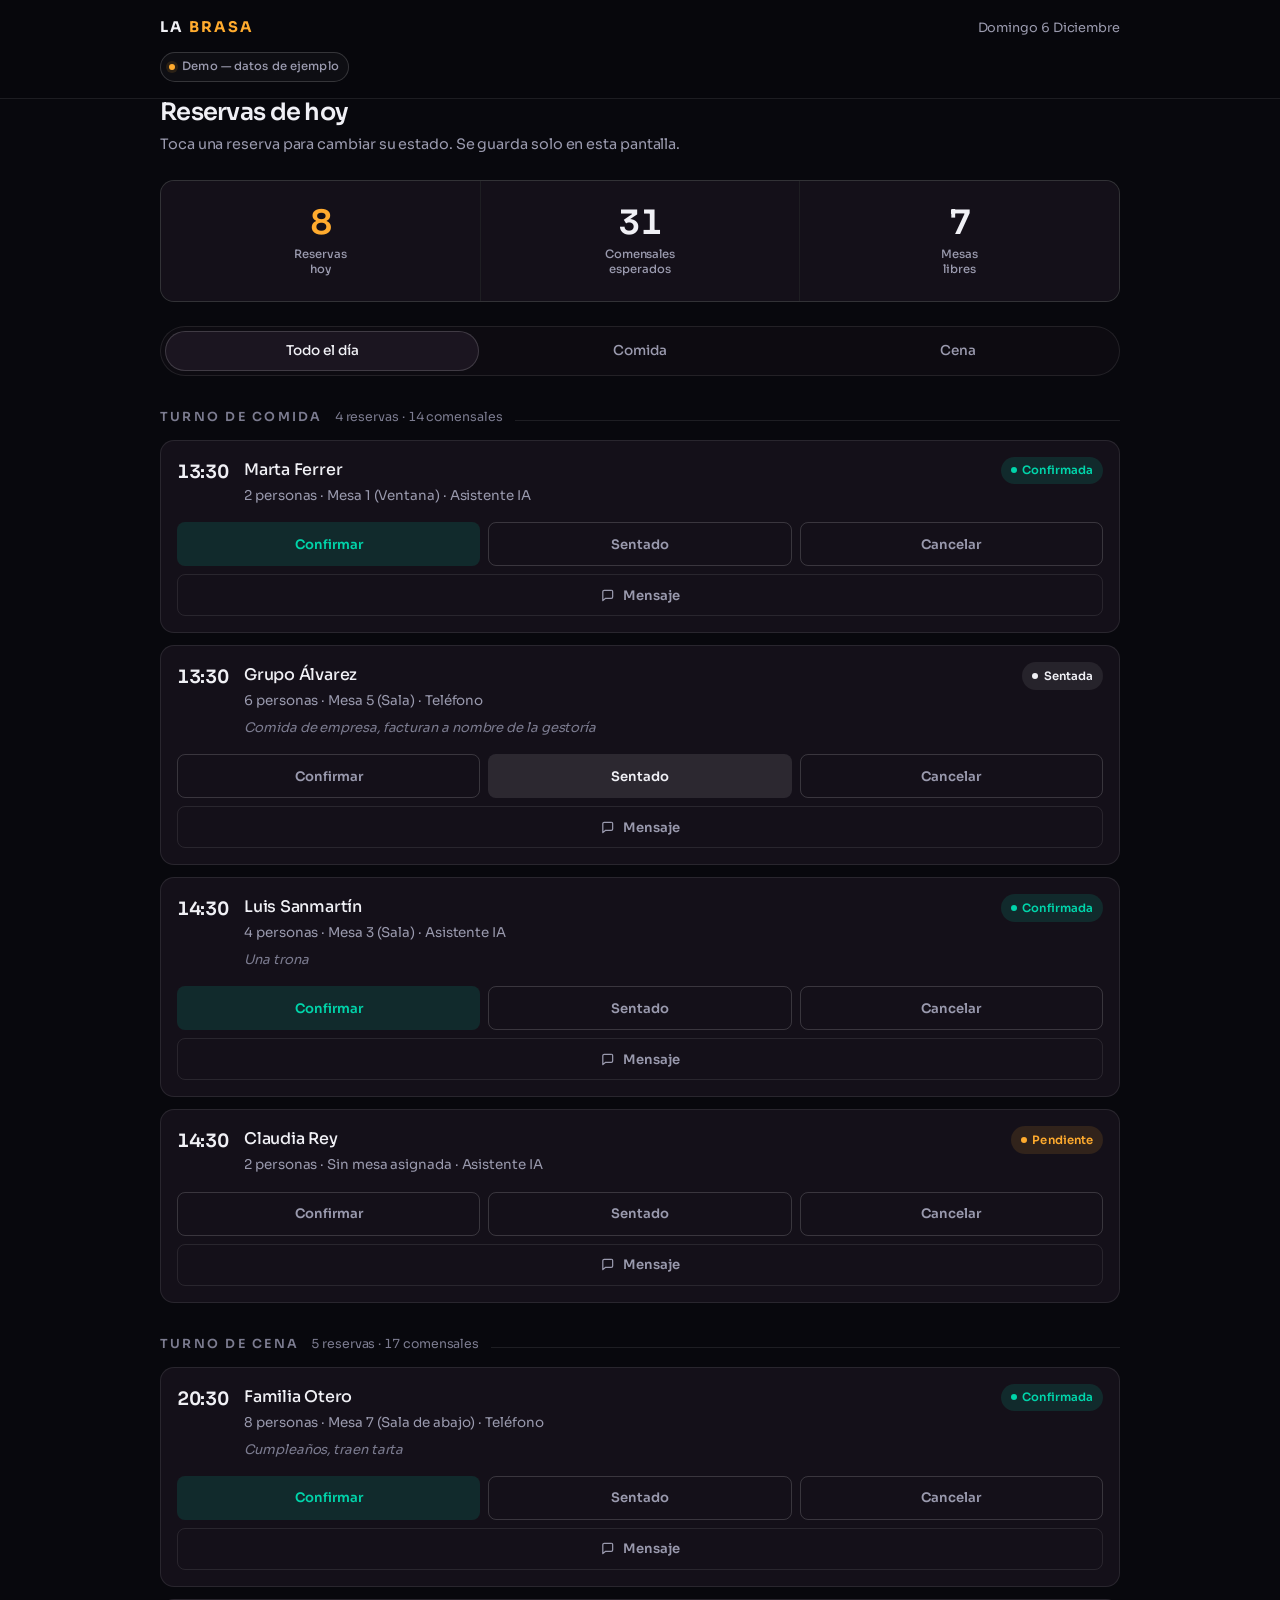
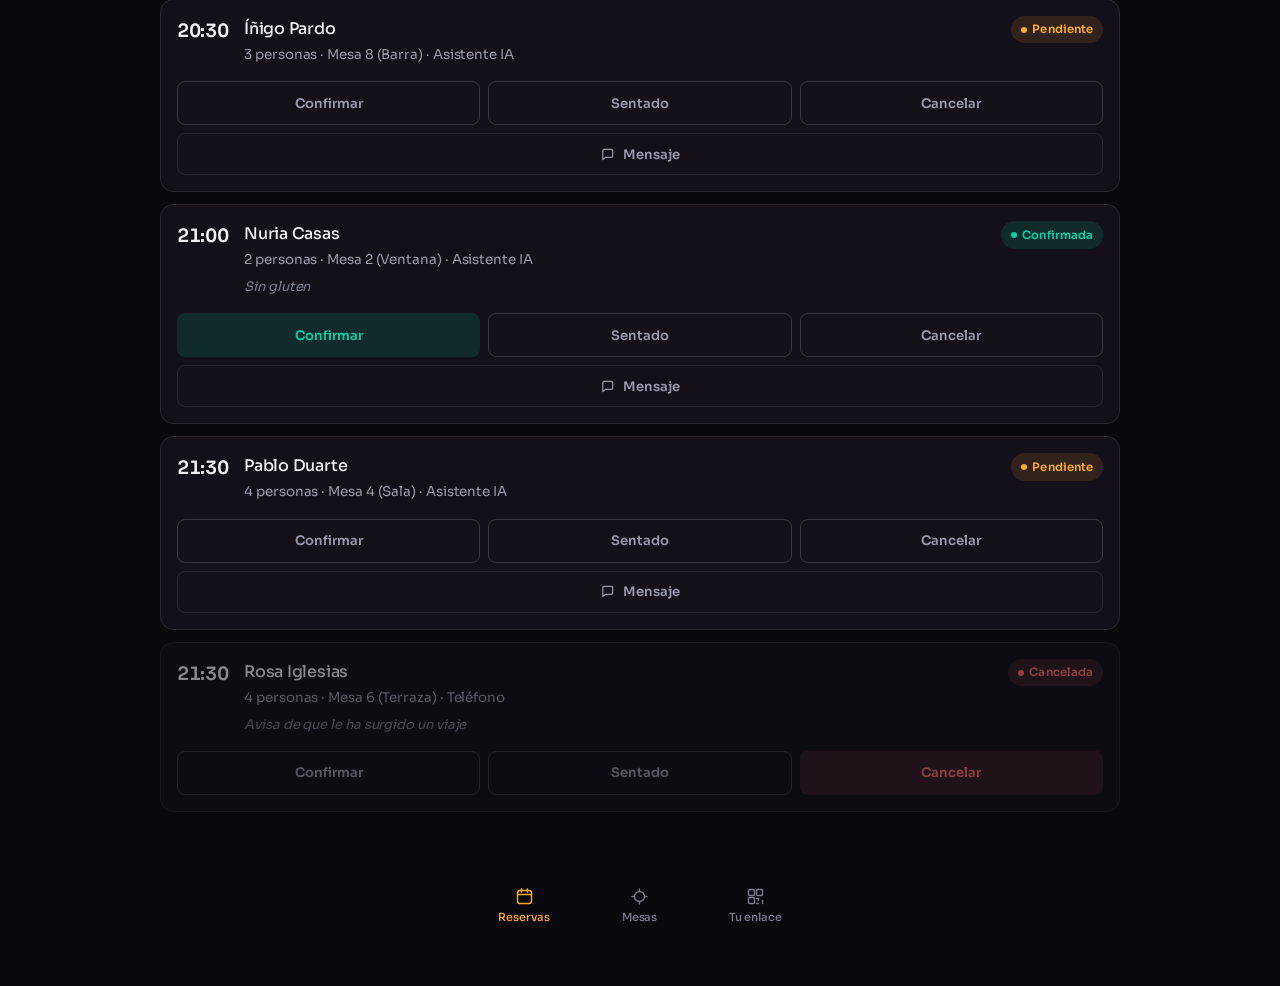
==== panel.html @ fe79602b "feat: página de reserva independiente y QR en el panel (#4) La vía "reservar sin tocar la web del re" ====
<!DOCTYPE html>
<html lang="es">
<head>
<meta charset="utf-8">
<meta name="viewport" content="width=device-width, initial-scale=1, viewport-fit=cover">
<title>Panel · Restaurante La Brasa (demo WhiteMoon)</title>
<meta name="description" content="Panel del dueño de un restaurante: reservas del día por turnos y gestión de mesas. Demo de WhiteMoon con datos de ejemplo.">
<meta name="robots" content="noindex, nofollow">
<meta name="theme-color" content="#08080d">
<link rel="preconnect" href="https://fonts.googleapis.com">
<link rel="preconnect" href="https://fonts.gstatic.com" crossorigin>
<link href="https://fonts.googleapis.com/css2?family=Sora:wght@300;400;500;600;700&display=swap" rel="stylesheet">
<link rel="stylesheet" href="assets/css/base.css">
<link rel="stylesheet" href="assets/css/panel.css">
</head>
<body>

<a class="skip" href="#main">Saltar al contenido</a>

<header class="p-head">
  <div class="p-wrap">
    <div class="p-head__row">
      <span class="p-head__mark">La <em>Brasa</em></span>
      <span class="p-head__date tnum" id="hoyFecha"></span>
    </div>
    <span class="demo-tag">Demo — datos de ejemplo</span>
  </div>
</header>

<main id="main" class="p-wrap">

  <!-- Reservas ---------------------------------------------------------- -->
  <section class="view" id="v-reservas" aria-labelledby="t-reservas">
    <h1 id="t-reservas">Reservas de hoy</h1>
    <p class="view__lead">Toca una reserva para cambiar su estado. Se guarda solo en esta pantalla.</p>

    <div class="kpis">
      <div class="kpi">
        <span class="kpi__n" id="kpiReservas">0</span>
        <span class="kpi__l">Reservas<br>hoy</span>
      </div>
      <div class="kpi">
        <span class="kpi__n" id="kpiComensales">0</span>
        <span class="kpi__l">Comensales<br>esperados</span>
      </div>
      <div class="kpi">
        <span class="kpi__n" id="kpiMesas">0</span>
        <span class="kpi__l">Mesas<br>libres</span>
      </div>
    </div>

    <div class="seg" id="filtros" role="group" aria-label="Filtrar por turno">
      <button type="button" data-turno="todo" aria-pressed="true">Todo el día</button>
      <button type="button" data-turno="comida" aria-pressed="false">Comida</button>
      <button type="button" data-turno="cena" aria-pressed="false">Cena</button>
    </div>

    <div id="listaReservas"></div>
  </section>

  <!-- Mesas -------------------------------------------------------------- -->
  <section class="view" id="v-mesas" aria-labelledby="t-mesas" hidden>
    <h1 id="t-mesas">Mesas</h1>
    <p class="view__lead">Las mesas en ámbar están ocupadas ahora mismo.</p>

    <div id="listaMesas"></div>

    <button class="add-toggle" type="button" id="addToggle" aria-expanded="false" aria-controls="addForm">
      <svg width="15" height="15" viewBox="0 0 15 15" fill="none" aria-hidden="true">
        <path d="M7.5 2v11M2 7.5h11" stroke="currentColor" stroke-width="1.6" stroke-linecap="round"/>
      </svg>
      Añadir mesa
    </button>

    <form class="mesa-form" id="addForm" hidden>
      <div class="mesa-form__grid">
        <div class="field">
          <label for="addZona">Zona</label>
          <select id="addZona">
            <option>Sala</option>
            <option>Ventana</option>
            <option>Terraza</option>
            <option>Sala de abajo</option>
            <option>Barra</option>
          </select>
        </div>
        <div class="field">
          <label for="addCap">Capacidad</label>
          <input id="addCap" type="number" min="1" max="20" step="1" value="4" inputmode="numeric">
        </div>
      </div>
      <div class="mesa-form__row">
        <button class="btn btn--ember" type="submit">Guardar mesa</button>
        <button class="btn btn--ghost" type="button" id="addCancel">Cancelar</button>
      </div>
    </form>
  </section>

  <!-- Enlace de reservas -------------------------------------------------- -->
  <section class="view" id="v-enlace" aria-labelledby="t-enlace" hidden>
    <h1 id="t-enlace">Tu enlace de reservas</h1>
    <p class="view__lead">
      Pon este QR en las mesas, la carta o la puerta; o el enlace en tu bio de
      Instagram, Google y WhatsApp. Sin tocar tu web.
    </p>

    <figure class="qr">
      <div class="qr__lienzo" id="qrLienzo"></div>
      <figcaption class="qr__pie">Apunta a tu página de reservas</figcaption>
    </figure>

    <div class="enlace">
      <span class="enlace__url" id="urlReserva"></span>
      <button class="btn btn--ember" type="button" id="btnCopiarUrl">Copiar</button>
    </div>

    <div class="enlace__acciones">
      <a class="btn btn--ghost" href="reserva.html" target="_blank" rel="noopener">Abrir la página de reservas</a>
      <a class="btn btn--ghost" href="index.html">Ver la web del restaurante</a>
    </div>
  </section>

</main>

<nav class="tabbar" aria-label="Secciones del panel">
  <a href="#v-reservas" data-view="v-reservas" aria-current="page">
    <svg width="19" height="19" viewBox="0 0 19 19" fill="none" aria-hidden="true">
      <rect x="2.5" y="3.5" width="14" height="13" rx="2.5" stroke="currentColor" stroke-width="1.4"/>
      <path d="M2.5 7.5h14M6.5 2v3M12.5 2v3" stroke="currentColor" stroke-width="1.4" stroke-linecap="round"/>
    </svg>
    Reservas
  </a>
  <a href="#v-mesas" data-view="v-mesas">
    <svg width="19" height="19" viewBox="0 0 19 19" fill="none" aria-hidden="true">
      <circle cx="9.5" cy="9.5" r="5" stroke="currentColor" stroke-width="1.4"/>
      <path d="M9.5 2v2.5M9.5 14.5V17M2 9.5h2.5M14.5 9.5H17" stroke="currentColor" stroke-width="1.4" stroke-linecap="round"/>
    </svg>
    Mesas
  </a>
  <a href="#v-enlace" data-view="v-enlace" aria-label="Tu enlace de reservas">
    <svg width="19" height="19" viewBox="0 0 19 19" fill="none" aria-hidden="true">
      <rect x="2.5" y="2.5" width="6" height="6" rx="1.2" stroke="currentColor" stroke-width="1.4"/>
      <rect x="2.5" y="10.5" width="6" height="6" rx="1.2" stroke="currentColor" stroke-width="1.4"/>
      <rect x="10.5" y="2.5" width="6" height="6" rx="1.2" stroke="currentColor" stroke-width="1.4"/>
      <path d="M10.5 11.5h2v2m4 0v3m-6 0h2" stroke="currentColor" stroke-width="1.4" stroke-linecap="round"/>
    </svg>
    Tu enlace
  </a>
</nav>

<!-- Mensaje para el cliente ------------------------------------------------ -->

<div class="sheet-back" id="sheetBack" hidden></div>

<section class="sheet" id="sheet" role="dialog" aria-modal="true" aria-labelledby="sheetTitle" hidden>
  <header class="sheet__head">
    <div>
      <p class="sheet__title" id="sheetTitle">Mensaje para el cliente</p>
      <p class="sheet__sub" id="sheetSub"></p>
    </div>
    <button class="icon-btn" type="button" id="sheetClose" aria-label="Cerrar el mensaje">
      <svg width="16" height="16" viewBox="0 0 16 16" fill="none" aria-hidden="true">
        <path d="M3.5 3.5l9 9m0-9l-9 9" stroke="currentColor" stroke-width="1.6" stroke-linecap="round"/>
      </svg>
    </button>
  </header>

  <div class="sheet__body">
    <div class="seg" id="plantillas" role="group" aria-label="Plantilla del mensaje">
      <button type="button" data-tpl="confirmacion" aria-pressed="true">Confirmación</button>
      <button type="button" data-tpl="recordatorio" aria-pressed="false">Recordatorio</button>
    </div>

    <label class="sr-only" for="sheetTexto">Texto del mensaje</label>
    <textarea class="sheet__texto" id="sheetTexto" rows="7" spellcheck="true"></textarea>

    <p class="sheet__nota">
      Puedes editarlo antes de mandarlo. Demo: no se envía nada solo, se abre
      WhatsApp o el correo con el texto puesto.
    </p>
  </div>

  <footer class="sheet__foot">
    <button class="btn btn--ghost" type="button" id="btnCopiar">Copiar</button>
    <button class="btn btn--ghost" type="button" id="btnMail">Email</button>
    <button class="btn btn--ember" type="button" id="btnWa">WhatsApp</button>
  </footer>
</section>

<div class="toast" id="toast" role="status" aria-live="polite"></div>

<script src="assets/js/qr.js"></script>
<script src="assets/js/panel.js"></script>
</body>
</html>
---- assets/css/base.css ----
/* ==========================================================================
   La Brasa · DEMO WhiteMoon — tokens y base compartida
   ========================================================================== */

:root {
  /* Superficies — negro WhiteMoon con calor de brasa en las capas altas */
  --bg: #08080d;
  --bg-2: #0d0b11;
  --surface: #141019;
  --surface-2: #1b1520;
  --line: rgba(255, 255, 255, .09);
  --line-strong: rgba(255, 255, 255, .16);

  /* Acento cálido: brasa */
  --ember: #ffab2e;
  --ember-deep: #ff6f1f;
  --ember-ink: #1a1205;
  --ember-soft: rgba(255, 171, 46, .12);

  /* Estados */
  --ok: #00d4aa;
  --ok-soft: rgba(0, 212, 170, .13);
  --warn: #ffc96b;
  --danger: #ff6b6b;
  --danger-soft: rgba(255, 107, 107, .13);

  /* Texto */
  --text: #f0f0f5;
  --muted: #9a9aae;
  --muted-2: #7c7c90;

  /* Tipografía */
  --font: 'Sora', system-ui, -apple-system, 'Segoe UI', sans-serif;

  /* Ritmo */
  --s1: .25rem;
  --s2: .5rem;
  --s3: .75rem;
  --s4: 1rem;
  --s5: 1.5rem;
  --s6: 2rem;
  --s7: 3rem;
  --s8: 4.5rem;
  --s9: 7rem;

  --r-sm: 8px;
  --r-md: 14px;
  --r-lg: 22px;
  --r-pill: 999px;

  /* Capas */
  --z-sticky: 20;
  --z-nav: 30;
  --z-widget: 40;
  --z-sheet: 50;
  --z-toast: 60;

  /* Motion */
  --ease-out: cubic-bezier(.16, 1, .3, 1);
  --fast: 160ms;
  --mid: 260ms;
}

*,
*::before,
*::after { box-sizing: border-box; }

html {
  -webkit-text-size-adjust: 100%;
  scroll-behavior: smooth;
}

body {
  margin: 0;
  background: var(--bg);
  color: var(--text);
  font-family: var(--font);
  font-size: 16px;
  font-weight: 400;
  line-height: 1.6;
  letter-spacing: -.005em;
  -webkit-font-smoothing: antialiased;
  text-rendering: optimizeLegibility;
}

h1, h2, h3, h4 {
  margin: 0;
  font-weight: 600;
  line-height: 1.1;
  letter-spacing: -.03em;
  text-wrap: balance;
}

p { margin: 0; text-wrap: pretty; }

a { color: inherit; }

button,
input,
select,
textarea {
  font: inherit;
  color: inherit;
}

button {
  cursor: pointer;
  touch-action: manipulation;
}

ul, ol { margin: 0; padding: 0; list-style: none; }

:focus-visible {
  outline: 2px solid var(--ember);
  outline-offset: 3px;
  border-radius: 4px;
}

::selection {
  background: var(--ember);
  color: var(--ember-ink);
}

/* Utilidades ------------------------------------------------------------- */

.wrap {
  width: min(100% - 2.5rem, 1120px);
  margin-inline: auto;
}

.skip {
  position: absolute;
  left: -9999px;
  top: 0;
  z-index: 100;
  padding: .7rem 1.1rem;
  background: var(--ember);
  color: var(--ember-ink);
  font-weight: 600;
  border-radius: 0 0 var(--r-sm) 0;
}
.skip:focus { left: 0; }

.sr-only {
  position: absolute;
  width: 1px; height: 1px;
  padding: 0; margin: -1px;
  overflow: hidden;
  clip: rect(0 0 0 0);
  white-space: nowrap;
  border: 0;
}

.tnum { font-variant-numeric: tabular-nums; }

/* Sello de demo ---------------------------------------------------------- */

.demo-tag {
  display: inline-flex;
  align-items: center;
  gap: .45rem;
  padding: .3rem .6rem .3rem .5rem;
  border: 1px solid var(--line-strong);
  border-radius: var(--r-pill);
  background: rgba(255, 255, 255, .03);
  color: var(--muted);
  font-size: .72rem;
  font-weight: 500;
  letter-spacing: .01em;
  white-space: nowrap;
}

.demo-tag::before {
  content: "";
  width: 6px;
  height: 6px;
  border-radius: 50%;
  background: var(--ember);
  box-shadow: 0 0 0 3px var(--ember-soft);
}

/* Botones ---------------------------------------------------------------- */

.btn {
  display: inline-flex;
  align-items: center;
  justify-content: center;
  gap: .5rem;
  min-height: 46px;
  padding: .7rem 1.25rem;
  border: 1px solid transparent;
  border-radius: var(--r-pill);
  background: none;
  font-size: .95rem;
  font-weight: 600;
  letter-spacing: -.01em;
  text-decoration: none;
  transition: background var(--fast) var(--ease-out),
              border-color var(--fast) var(--ease-out),
              color var(--fast) var(--ease-out),
              transform var(--fast) var(--ease-out);
}

.btn:active { transform: scale(.97); }

.btn--ember {
  background: var(--ember);
  color: var(--ember-ink);
}
.btn--ember:hover { background: #ffbe5c; }

.btn--ghost {
  border-color: var(--line-strong);
  color: var(--text);
}
.btn--ghost:hover {
  border-color: var(--ember);
  color: var(--ember);
}

@media (prefers-reduced-motion: reduce) {
  html { scroll-behavior: auto; }
  *,
  *::before,
  *::after {
    animation-duration: .001ms !important;
    animation-iteration-count: 1 !important;
    transition-duration: .001ms !important;
  }
}
---- assets/css/panel.css ----
/* ==========================================================================
   La Brasa · panel del dueño (mobile-first)
   ========================================================================== */

body {
  padding-bottom: calc(76px + env(safe-area-inset-bottom));
  background: var(--bg);
}

.p-wrap {
  width: min(100% - 1.75rem, 720px);
  margin-inline: auto;
}

/* Cabecera --------------------------------------------------------------- */

.p-head {
  position: sticky;
  top: 0;
  z-index: var(--z-sticky);
  padding: calc(var(--s4) + env(safe-area-inset-top)) 0 var(--s4);
  background: rgba(8, 8, 13, .9);
  backdrop-filter: blur(14px);
  border-bottom: 1px solid var(--line);
}

.p-head__row {
  display: flex;
  align-items: center;
  gap: var(--s3);
}

.p-head__mark {
  font-size: .92rem;
  font-weight: 700;
  letter-spacing: .14em;
  text-transform: uppercase;
}

.p-head__mark em { font-style: normal; color: var(--ember); }

.p-head__date {
  margin-left: auto;
  color: var(--muted);
  font-size: .8rem;
  text-transform: capitalize;
}

.p-head .demo-tag { margin-top: var(--s3); }

/* Cuadro de mando -------------------------------------------------------- */

.kpis {
  display: grid;
  grid-template-columns: repeat(3, 1fr);
  gap: 1px;
  margin: var(--s5) 0;
  border: 1px solid var(--line);
  border-radius: var(--r-md);
  background: var(--line);
  overflow: hidden;
}

.kpi {
  padding: var(--s4) var(--s3);
  background: var(--surface);
  text-align: center;
}

.kpi__n {
  display: block;
  font-size: clamp(1.6rem, 7vw, 2.1rem);
  font-weight: 600;
  letter-spacing: -.04em;
  line-height: 1.1;
  font-variant-numeric: tabular-nums;
}

.kpi:first-child .kpi__n { color: var(--ember); }

.kpi__l {
  display: block;
  margin-top: .3rem;
  color: var(--muted);
  font-size: .72rem;
  font-weight: 500;
  line-height: 1.3;
}

/* Filtros de turno ------------------------------------------------------- */

.seg {
  display: flex;
  gap: 4px;
  padding: 4px;
  border: 1px solid var(--line);
  border-radius: var(--r-pill);
  background: var(--bg-2);
}

.seg button {
  flex: 1;
  min-height: 40px;
  border: none;
  border-radius: var(--r-pill);
  background: transparent;
  color: var(--muted);
  font-size: .85rem;
  font-weight: 500;
  transition: background var(--fast) var(--ease-out), color var(--fast) var(--ease-out);
}

.seg button[aria-pressed="true"] {
  background: var(--surface-2);
  color: var(--text);
  box-shadow: inset 0 0 0 1px var(--line-strong);
}

/* Listado de reservas ---------------------------------------------------- */

.turno-h {
  display: flex;
  align-items: baseline;
  gap: var(--s3);
  margin: var(--s6) 0 var(--s3);
}

.turno-h h2 {
  font-size: .78rem;
  font-weight: 600;
  letter-spacing: .18em;
  text-transform: uppercase;
  color: var(--muted-2);
}

.turno-h span {
  color: var(--muted-2);
  font-size: .78rem;
  font-variant-numeric: tabular-nums;
}

.turno-h::after {
  content: "";
  flex: 1;
  height: 1px;
  background: var(--line);
}

/* En pantallas estrechas el título y el recuento se reparten la línea */
@media (max-width: 560px) {
  .turno-h { justify-content: space-between; }
  .turno-h h2 { font-size: .72rem; letter-spacing: .12em; white-space: nowrap; }
  .turno-h span { font-size: .72rem; white-space: nowrap; }
  .turno-h::after { display: none; }
}

.res {
  padding: var(--s4);
  border: 1px solid var(--line);
  border-radius: var(--r-md);
  background: var(--surface);
}

.res + .res { margin-top: var(--s3); }

.res.is-cancelada { opacity: .55; }

.res__top {
  display: flex;
  align-items: flex-start;
  gap: var(--s4);
}

.res__hora {
  flex: 0 0 auto;
  font-size: 1.15rem;
  font-weight: 600;
  letter-spacing: -.02em;
  font-variant-numeric: tabular-nums;
}

.res__who { flex: 1; min-width: 0; }

.res__nombre {
  font-size: 1rem;
  font-weight: 500;
  letter-spacing: -.015em;
}

.res__meta {
  margin-top: .15rem;
  color: var(--muted);
  font-size: .84rem;
}

.res__nota {
  margin-top: .35rem;
  color: var(--muted-2);
  font-size: .82rem;
  font-style: italic;
}

.badge {
  flex: 0 0 auto;
  display: inline-flex;
  align-items: center;
  gap: .35rem;
  padding: .28rem .6rem;
  border-radius: var(--r-pill);
  font-size: .72rem;
  font-weight: 600;
  letter-spacing: .01em;
  white-space: nowrap;
}

.badge::before {
  content: "";
  width: 6px;
  height: 6px;
  border-radius: 50%;
  background: currentColor;
}

.badge--pendiente  { background: var(--ember-soft); color: var(--ember); }
.badge--confirmada { background: var(--ok-soft);    color: var(--ok); }
.badge--sentada    { background: rgba(255,255,255,.08); color: var(--text); }
.badge--cancelada  { background: var(--danger-soft); color: var(--danger); }

.res__acciones {
  display: flex;
  gap: var(--s2);
  margin-top: var(--s4);
}

.act {
  flex: 1;
  min-height: 44px;
  padding: .5rem .4rem;
  border: 1px solid var(--line-strong);
  border-radius: var(--r-sm);
  background: transparent;
  color: var(--muted);
  font-size: .82rem;
  font-weight: 600;
  transition: background var(--fast) var(--ease-out), color var(--fast) var(--ease-out), border-color var(--fast) var(--ease-out);
}

.act:hover { color: var(--text); border-color: var(--line-strong); }
.act:active { transform: scale(.97); }

.act[aria-pressed="true"] {
  border-color: transparent;
  cursor: default;
}

.act--ok[aria-pressed="true"]     { background: var(--ok-soft);     color: var(--ok); }
.act--sent[aria-pressed="true"]   { background: rgba(255,255,255,.1); color: var(--text); }
.act--no[aria-pressed="true"]     { background: var(--danger-soft); color: var(--danger); }

.act--ok:hover:not([aria-pressed="true"])   { color: var(--ok);     border-color: var(--ok); }
.act--sent:hover:not([aria-pressed="true"]) { color: var(--text);   border-color: var(--line-strong); }
.act--no:hover:not([aria-pressed="true"])   { color: var(--danger); border-color: var(--danger); }

.res__msg {
  display: flex;
  align-items: center;
  justify-content: center;
  gap: .45rem;
  width: 100%;
  min-height: 42px;
  margin-top: var(--s2);
  border: 1px solid var(--line);
  border-radius: var(--r-sm);
  background: transparent;
  color: var(--muted);
  font-size: .82rem;
  font-weight: 600;
  transition: color var(--fast) var(--ease-out), border-color var(--fast) var(--ease-out);
}

.res__msg:hover { color: var(--ember); border-color: var(--ember); }
.res__msg:active { transform: scale(.99); }

.vacio {
  padding: var(--s6) var(--s4);
  border: 1px dashed var(--line-strong);
  border-radius: var(--r-md);
  color: var(--muted-2);
  font-size: .9rem;
  text-align: center;
}

/* Mesas ------------------------------------------------------------------ */

.mesa {
  display: flex;
  align-items: center;
  gap: var(--s4);
  padding: var(--s4);
  border: 1px solid var(--line);
  border-radius: var(--r-md);
  background: var(--surface);
}

.mesa + .mesa { margin-top: var(--s2); }

.mesa__id {
  display: grid;
  place-items: center;
  flex: 0 0 auto;
  width: 42px;
  height: 42px;
  border: 1px solid var(--line-strong);
  border-radius: var(--r-sm);
  font-size: .9rem;
  font-weight: 600;
  font-variant-numeric: tabular-nums;
}

.mesa.is-ocupada .mesa__id {
  border-color: transparent;
  background: var(--ember);
  color: var(--ember-ink);
}

.mesa__info { flex: 1; min-width: 0; }

.mesa__zona {
  font-size: .95rem;
  font-weight: 500;
}

.mesa__cap {
  margin-top: .1rem;
  color: var(--muted);
  font-size: .82rem;
}

.mesa__tools {
  display: flex;
  gap: var(--s2);
}

.icon-btn {
  display: grid;
  place-items: center;
  width: 44px;
  height: 44px;
  border: 1px solid var(--line);
  border-radius: var(--r-sm);
  background: transparent;
  color: var(--muted);
  transition: color var(--fast) var(--ease-out), border-color var(--fast) var(--ease-out);
}

.icon-btn:hover { color: var(--text); border-color: var(--line-strong); }
.icon-btn--no:hover { color: var(--danger); border-color: var(--danger); }

/* Formulario de mesa */

.mesa-form {
  display: grid;
  gap: var(--s3);
  padding: var(--s4);
  border: 1px solid var(--line-strong);
  border-radius: var(--r-md);
  background: var(--bg-2);
}

.mesa-form.is-inline { margin-top: var(--s2); }

.mesa-form__grid {
  display: grid;
  grid-template-columns: 1fr 1fr;
  gap: var(--s3);
}

.field { display: grid; gap: .3rem; }

.field label {
  color: var(--muted);
  font-size: .75rem;
  font-weight: 500;
  letter-spacing: .02em;
}

.field input,
.field select {
  min-height: 44px;
  padding: .5rem .7rem;
  border: 1px solid var(--line-strong);
  border-radius: var(--r-sm);
  background: var(--surface);
  font-size: 1rem;
}

.field input:focus,
.field select:focus { outline: none; border-color: var(--ember); }

.mesa-form__row {
  display: flex;
  gap: var(--s2);
}

.mesa-form__row .btn { flex: 1; min-height: 44px; }

.add-toggle {
  display: flex;
  align-items: center;
  justify-content: center;
  gap: .5rem;
  width: 100%;
  min-height: 48px;
  margin-top: var(--s3);
  border: 1px dashed var(--line-strong);
  border-radius: var(--r-md);
  background: transparent;
  color: var(--muted);
  font-size: .9rem;
  font-weight: 600;
}

.add-toggle:hover { color: var(--ember); border-color: var(--ember); }

/* Enlace de reservas + QR ------------------------------------------------ */

.qr {
  margin: 0 0 var(--s5);
  padding: var(--s5);
  border: 1px solid var(--line);
  border-radius: var(--r-lg);
  background: var(--surface);
  text-align: center;
}

/* El QR va sobre blanco: los lectores agradecen el contraste de toda la vida */
.qr__lienzo {
  width: min(232px, 68vw);
  margin-inline: auto;
  padding: var(--s3);
  border-radius: var(--r-md);
  background: #fff;
  line-height: 0;
}

.qr__lienzo svg { display: block; }

.qr__pie {
  margin-top: var(--s4);
  color: var(--muted);
  font-size: .82rem;
}

.qr__fallo {
  padding: var(--s4);
  color: var(--ember-ink);
  font-size: .82rem;
  line-height: 1.5;
}

.enlace {
  display: flex;
  align-items: center;
  gap: var(--s2);
  padding: var(--s2) var(--s2) var(--s2) var(--s4);
  border: 1px solid var(--line-strong);
  border-radius: var(--r-pill);
  background: var(--bg-2);
}

.enlace__url {
  flex: 1;
  min-width: 0;
  overflow: hidden;
  text-overflow: ellipsis;
  white-space: nowrap;
  color: var(--muted);
  font-size: .82rem;
}

.enlace .btn {
  flex: 0 0 auto;
  min-height: 40px;
  padding-inline: var(--s4);
  font-size: .85rem;
}

.enlace__acciones {
  display: grid;
  gap: var(--s2);
  margin-top: var(--s3);
}

.enlace__acciones .btn { width: 100%; }

@media (min-width: 560px) {
  .enlace__acciones { grid-template-columns: 1fr 1fr; }
}

/* Vistas y navegación ---------------------------------------------------- */

.view { padding-bottom: var(--s6); }
.view[hidden] { display: none; }

.view > h1 {
  margin-bottom: var(--s2);
  font-size: 1.5rem;
}

.view__lead {
  margin-bottom: var(--s5);
  color: var(--muted);
  font-size: .9rem;
}

.tabbar {
  position: fixed;
  left: 0;
  right: 0;
  bottom: 0;
  z-index: var(--z-nav);
  display: flex;
  padding-bottom: env(safe-area-inset-bottom);
  background: rgba(13, 11, 17, .94);
  backdrop-filter: blur(14px);
  border-top: 1px solid var(--line);
}

.tabbar a {
  flex: 1;
  display: flex;
  flex-direction: column;
  align-items: center;
  justify-content: center;
  gap: 3px;
  min-height: 62px;
  color: var(--muted-2);
  font-size: .7rem;
  font-weight: 500;
  text-decoration: none;
  transition: color var(--fast) var(--ease-out);
}

.tabbar a:hover { color: var(--text); }
.tabbar a[aria-current="page"],
.tabbar a[aria-current="page"]:hover { color: var(--ember); }

/* Mensaje al cliente ----------------------------------------------------- */

.sheet-back {
  position: fixed;
  inset: 0;
  z-index: var(--z-sheet);
  background: rgba(4, 4, 8, .72);
  animation: fundido var(--mid) var(--ease-out) both;
}

.sheet-back[hidden] { display: none; }

@keyframes fundido {
  from { opacity: 0; }
  to   { opacity: 1; }
}

.sheet {
  position: fixed;
  left: 0;
  right: 0;
  bottom: 0;
  z-index: var(--z-sheet);
  display: flex;
  flex-direction: column;
  max-height: 92dvh;
  border: 1px solid var(--line-strong);
  border-bottom: none;
  border-radius: var(--r-lg) var(--r-lg) 0 0;
  background: var(--surface);
  box-shadow: 0 -18px 50px rgba(0, 0, 0, .6);
  animation: hoja-sube var(--mid) var(--ease-out) both;
}

.sheet[hidden] { display: none; }

@keyframes hoja-sube {
  from { opacity: 0; transform: translateY(14px); }
  to   { opacity: 1; transform: none; }
}

.sheet__head {
  display: flex;
  align-items: center;
  gap: var(--s3);
  padding: var(--s5) var(--s4) var(--s4);
  border-bottom: 1px solid var(--line);
}

.sheet__head > div { flex: 1; min-width: 0; }

.sheet__title {
  font-size: 1rem;
  font-weight: 600;
  letter-spacing: -.015em;
}

.sheet__sub {
  margin-top: .15rem;
  color: var(--muted);
  font-size: .82rem;
}

.sheet__body {
  flex: 1;
  padding: var(--s4);
  overflow-y: auto;
  overscroll-behavior: contain;
}

.sheet__texto {
  display: block;
  width: 100%;
  margin-top: var(--s4);
  padding: var(--s4);
  border: 1px solid var(--line-strong);
  border-radius: var(--r-md);
  background: var(--bg-2);
  color: var(--text);
  font-family: inherit;
  font-size: .95rem;
  line-height: 1.55;
  resize: vertical;
}

.sheet__texto:focus { outline: none; border-color: var(--ember); }

.sheet__nota {
  margin-top: var(--s3);
  color: var(--muted-2);
  font-size: .76rem;
  line-height: 1.5;
}

.sheet__foot {
  display: grid;
  grid-template-columns: 1fr 1fr;
  gap: var(--s2);
  padding: var(--s4) var(--s4) calc(var(--s4) + env(safe-area-inset-bottom));
  border-top: 1px solid var(--line);
  background: var(--surface-2);
}

.sheet__foot .btn { width: 100%; }

.sheet__foot #btnWa { grid-column: 1 / -1; }

.sheet__foot .btn:disabled {
  border-color: var(--line);
  color: var(--muted-2);
  opacity: .5;
  cursor: default;
}

.sheet__foot .btn:disabled:hover { border-color: var(--line); color: var(--muted-2); }

@media (min-width: 720px) {
  .sheet {
    left: 50%;
    bottom: auto;
    top: 50%;
    width: min(520px, calc(100vw - 3rem));
    border: 1px solid var(--line-strong);
    border-radius: var(--r-lg);
    animation: hoja-centro var(--mid) var(--ease-out) both;
  }

  @keyframes hoja-centro {
    from { opacity: 0; transform: translate(-50%, -46%); }
    to   { opacity: 1; transform: translate(-50%, -50%); }
  }

  .sheet__foot {
    grid-template-columns: repeat(3, 1fr);
    border-radius: 0 0 var(--r-lg) var(--r-lg);
  }

  .sheet__foot #btnWa { grid-column: auto; }
}

/* Aviso flotante --------------------------------------------------------- */

.toast {
  position: fixed;
  left: 50%;
  bottom: calc(84px + env(safe-area-inset-bottom));
  z-index: var(--z-toast);
  max-width: calc(100vw - 2rem);
  padding: .65rem 1rem;
  border: 1px solid var(--line-strong);
  border-radius: var(--r-pill);
  background: var(--surface-2);
  color: var(--text);
  font-size: .85rem;
  font-weight: 500;
  white-space: nowrap;
  overflow: hidden;
  text-overflow: ellipsis;
  transform: translate(-50%, 10px);
  opacity: 0;
  pointer-events: none;
  transition: opacity var(--mid) var(--ease-out), transform var(--mid) var(--ease-out);
}

.toast.is-on {
  opacity: 1;
  transform: translate(-50%, 0);
}

/* Escritorio ------------------------------------------------------------- */

@media (min-width: 900px) {
  body { padding-bottom: var(--s7); }

  .p-wrap { width: min(100% - 3rem, 960px); }

  .tabbar {
    position: static;
    margin-top: var(--s6);
    border-top: none;
    background: none;
    backdrop-filter: none;
    justify-content: center;
    gap: var(--s5);
  }

  .tabbar a { flex: 0 0 auto; padding-inline: var(--s5); }

  .toast { bottom: var(--s6); }

  .kpi { padding: var(--s5); }
}
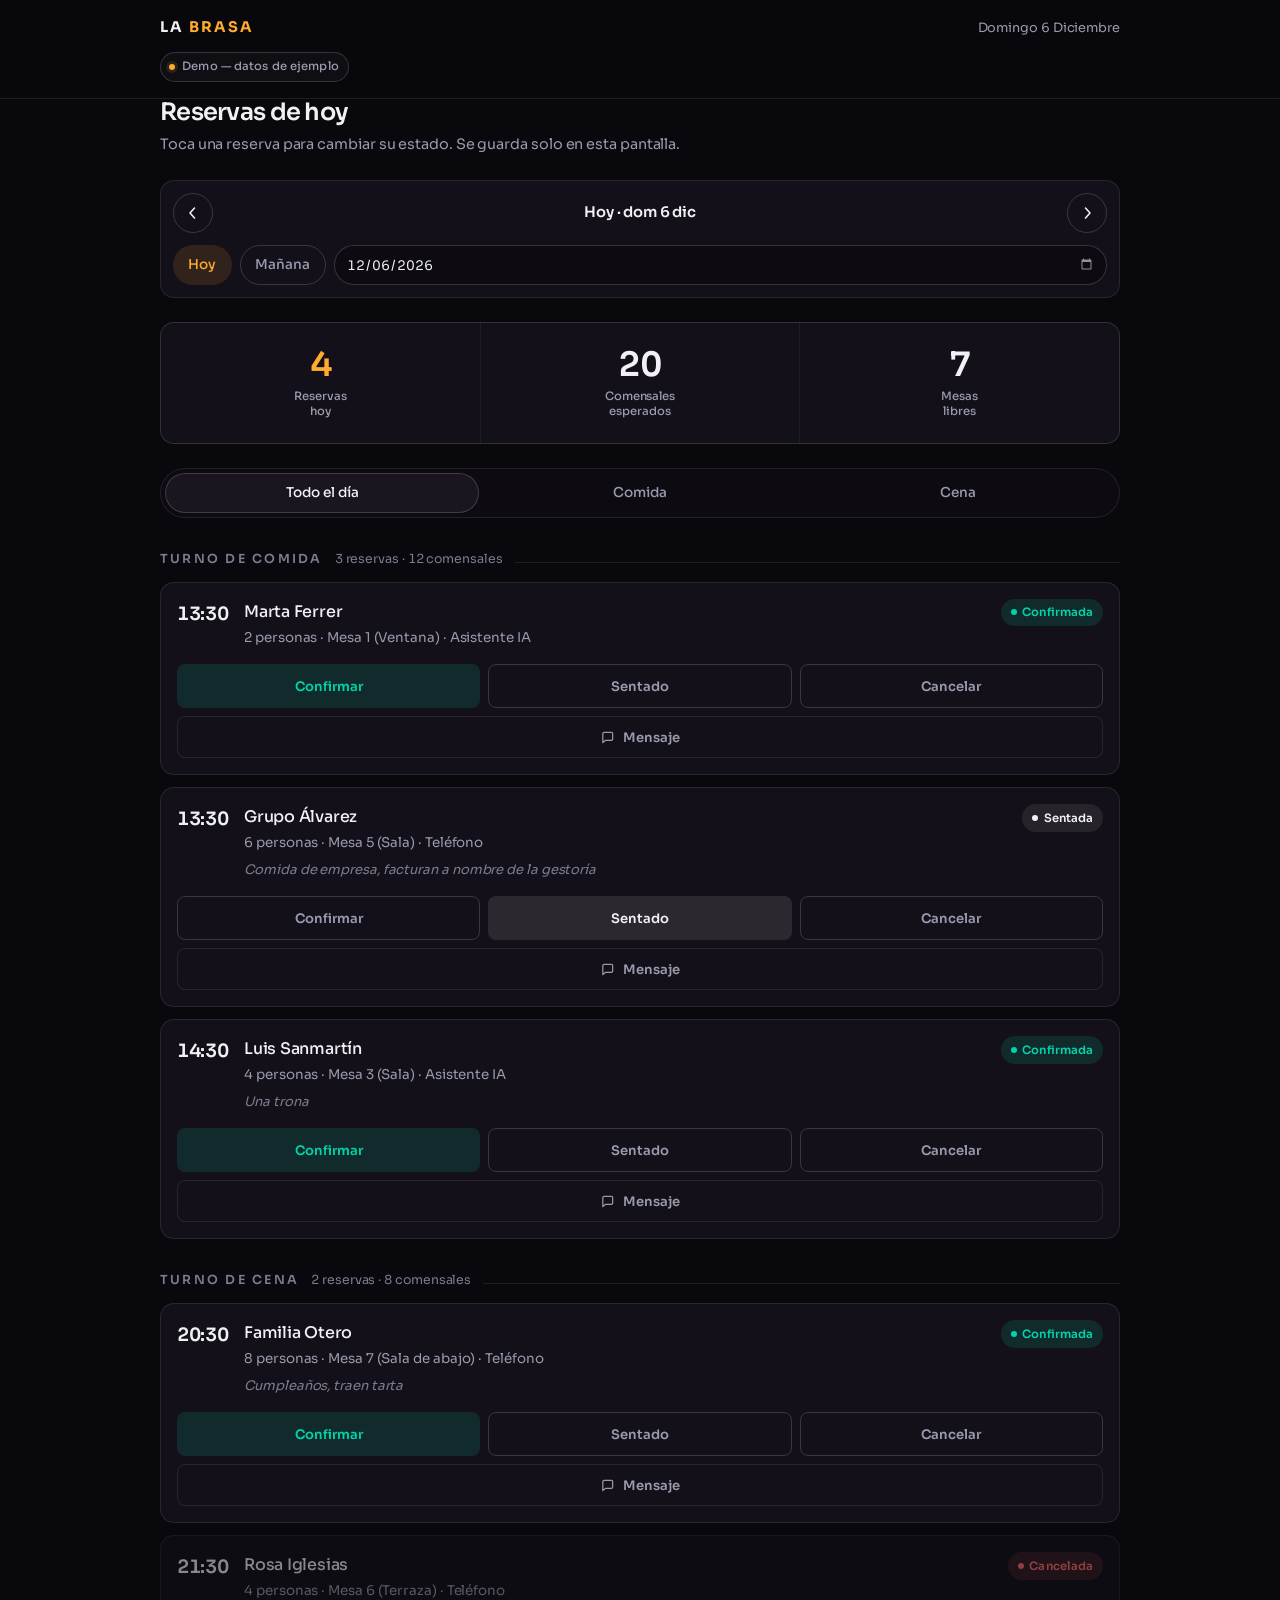
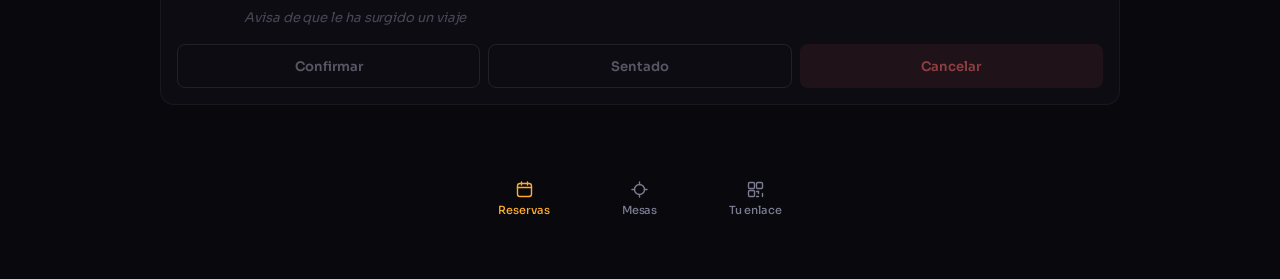
==== commit effb7095: "feat: selector de dia en el cuadro de reservas del panel El cuadro de reservas deja de ser solo el d" ====
--- a/panel.html
+++ b/panel.html
@@ -34,6 +34,28 @@
     <h1 id="t-reservas">Reservas de hoy</h1>
     <p class="view__lead">Toca una reserva para cambiar su estado. Se guarda solo en esta pantalla.</p>
 
+    <div class="dias" role="group" aria-label="Día del cuadro de reservas">
+      <div class="dias__nav">
+        <button class="dias__flecha" type="button" id="diaAnterior" aria-label="Día anterior">
+          <svg width="16" height="16" viewBox="0 0 16 16" fill="none" aria-hidden="true">
+            <path d="M9.5 3L5 8l4.5 5" stroke="currentColor" stroke-width="1.6" stroke-linecap="round" stroke-linejoin="round"/>
+          </svg>
+        </button>
+        <p class="dias__etiqueta" id="diaEtiqueta" aria-live="polite"></p>
+        <button class="dias__flecha" type="button" id="diaSiguiente" aria-label="Día siguiente">
+          <svg width="16" height="16" viewBox="0 0 16 16" fill="none" aria-hidden="true">
+            <path d="M6.5 3L11 8l-4.5 5" stroke="currentColor" stroke-width="1.6" stroke-linecap="round" stroke-linejoin="round"/>
+          </svg>
+        </button>
+      </div>
+      <div class="dias__atajos">
+        <button class="dias__chip" type="button" data-salto="0" aria-pressed="true">Hoy</button>
+        <button class="dias__chip" type="button" data-salto="1" aria-pressed="false">Mañana</button>
+        <label class="sr-only" for="diaInput">Ir a una fecha</label>
+        <input class="dias__fecha" type="date" id="diaInput">
+      </div>
+    </div>
+
     <div class="kpis">
       <div class="kpi">
         <span class="kpi__n" id="kpiReservas">0</span>
@@ -115,9 +137,16 @@
     </div>
 
     <div class="enlace__acciones">
+      <button class="btn btn--ghost" type="button" id="btnPng">Descargar QR (PNG)</button>
+      <button class="btn btn--ghost" type="button" id="btnCartel">Descargar cartel (PDF)</button>
       <a class="btn btn--ghost" href="reserva.html" target="_blank" rel="noopener">Abrir la página de reservas</a>
       <a class="btn btn--ghost" href="index.html">Ver la web del restaurante</a>
     </div>
+
+    <p class="enlace__nota">
+      El PNG sale en negro sobre blanco, listo para imprimir o pegar donde haga
+      falta. El cartel abre la ventana de impresión: elige «Guardar como PDF».
+    </p>
   </section>
 
 </main>
@@ -187,6 +216,17 @@
   </footer>
 </section>
 
+<!-- Cartel imprimible: oculto en pantalla, es lo único que sale al imprimir -->
+
+<section class="cartel" id="cartel">
+  <p class="cartel__marca">Restaurante La Brasa</p>
+  <h2 class="cartel__titular">Reserva tu mesa</h2>
+  <p class="cartel__sub">Escanea y reserva en segundos</p>
+  <div class="cartel__qr" id="cartelQr"></div>
+  <p class="cartel__url" id="cartelUrl"></p>
+  <p class="cartel__pie">Demo de WhiteMoon · restaurante ficticio</p>
+</section>
+
 <div class="toast" id="toast" role="status" aria-live="polite"></div>
 
 <script src="assets/js/qr.js"></script>
--- a/assets/css/panel.css
+++ b/assets/css/panel.css
@@ -86,6 +86,100 @@
   font-weight: 500;
   line-height: 1.3;
 }
+
+/* Selector de día -------------------------------------------------------- */
+
+.dias {
+  margin-top: var(--s5);
+  padding: var(--s3);
+  border: 1px solid var(--line);
+  border-radius: var(--r-md);
+  background: var(--surface);
+}
+
+.dias__nav {
+  display: flex;
+  align-items: center;
+  gap: var(--s2);
+}
+
+.dias__flecha {
+  flex: 0 0 auto;
+  display: grid;
+  place-items: center;
+  width: 40px;
+  height: 40px;
+  border: 1px solid var(--line-strong);
+  border-radius: 50%;
+  background: transparent;
+  color: var(--text);
+  transition: border-color var(--fast) var(--ease-out), color var(--fast) var(--ease-out);
+}
+
+.dias__flecha:hover { border-color: var(--ember); color: var(--ember); }
+
+.dias__etiqueta {
+  flex: 1;
+  min-width: 0;
+  text-align: center;
+  font-size: .92rem;
+  font-weight: 600;
+  letter-spacing: -.01em;
+  font-variant-numeric: tabular-nums;
+}
+
+.dias__atajos {
+  display: flex;
+  align-items: center;
+  gap: var(--s2);
+  margin-top: var(--s3);
+}
+
+.dias__chip {
+  flex: 0 0 auto;
+  min-height: 40px;
+  padding: .5rem .9rem;
+  border: 1px solid var(--line-strong);
+  border-radius: var(--r-pill);
+  background: transparent;
+  color: var(--muted);
+  font-size: .85rem;
+  font-weight: 500;
+  transition: background var(--fast) var(--ease-out), color var(--fast) var(--ease-out), border-color var(--fast) var(--ease-out);
+}
+
+.dias__chip:hover { color: var(--text); border-color: var(--line-strong); }
+
+.dias__chip[aria-pressed="true"] {
+  border-color: transparent;
+  background: var(--ember-soft);
+  color: var(--ember);
+}
+
+/* Calendario nativo, vestido para el panel oscuro */
+.dias__fecha {
+  flex: 1;
+  min-width: 0;
+  min-height: 40px;
+  padding: .4rem .7rem;
+  border: 1px solid var(--line-strong);
+  border-radius: var(--r-pill);
+  background: var(--bg-2);
+  color: var(--text);
+  font-size: .82rem;
+  font-family: inherit;
+  font-variant-numeric: tabular-nums;
+}
+
+.dias__fecha:focus { outline: none; border-color: var(--ember); }
+
+.dias__fecha::-webkit-calendar-picker-indicator {
+  filter: invert(1);
+  opacity: .55;
+  cursor: pointer;
+}
+
+.dias__fecha::-webkit-calendar-picker-indicator:hover { opacity: .9; }
 
 /* Filtros de turno ------------------------------------------------------- */
 
@@ -495,6 +589,83 @@
 
 @media (min-width: 560px) {
   .enlace__acciones { grid-template-columns: 1fr 1fr; }
+}
+
+.enlace__nota {
+  margin-top: var(--s3);
+  color: var(--muted-2);
+  font-size: .76rem;
+  line-height: 1.5;
+}
+
+/* Cartel imprimible ------------------------------------------------------
+   No se ve en pantalla. Al imprimir es lo único que queda, y va en claro:
+   papel blanco, tinta oscura y el QR en negro, que es lo que escanea bien.
+   ---------------------------------------------------------------------- */
+
+.cartel { display: none; }
+
+@media print {
+  @page { size: A5; margin: 12mm; }
+
+  body > *      { display: none !important; }
+  body          { padding: 0; background: #fff; }
+
+  .cartel {
+    display: flex !important;
+    flex-direction: column;
+    align-items: center;
+    justify-content: center;
+    gap: 6mm;
+    min-height: 90vh;
+    color: #111;
+    background: #fff;
+    text-align: center;
+    -webkit-print-color-adjust: exact;
+    print-color-adjust: exact;
+  }
+
+  .cartel__marca {
+    font-size: 11pt;
+    font-weight: 600;
+    letter-spacing: .22em;
+    text-transform: uppercase;
+    color: #444;
+  }
+
+  .cartel__titular {
+    margin: 0;
+    font-size: 30pt;
+    font-weight: 600;
+    letter-spacing: -.03em;
+    line-height: 1.05;
+  }
+
+  .cartel__sub {
+    font-size: 13pt;
+    font-weight: 400;
+    color: #444;
+  }
+
+  .cartel__qr {
+    width: 78mm;
+    padding: 4mm;
+    background: #fff;
+    line-height: 0;
+  }
+
+  .cartel__qr svg { display: block; width: 100%; height: auto; }
+
+  .cartel__url {
+    font-size: 10pt;
+    color: #444;
+    word-break: break-all;
+  }
+
+  .cartel__pie {
+    font-size: 8pt;
+    color: #888;
+  }
 }
 
 /* Vistas y navegación ---------------------------------------------------- */
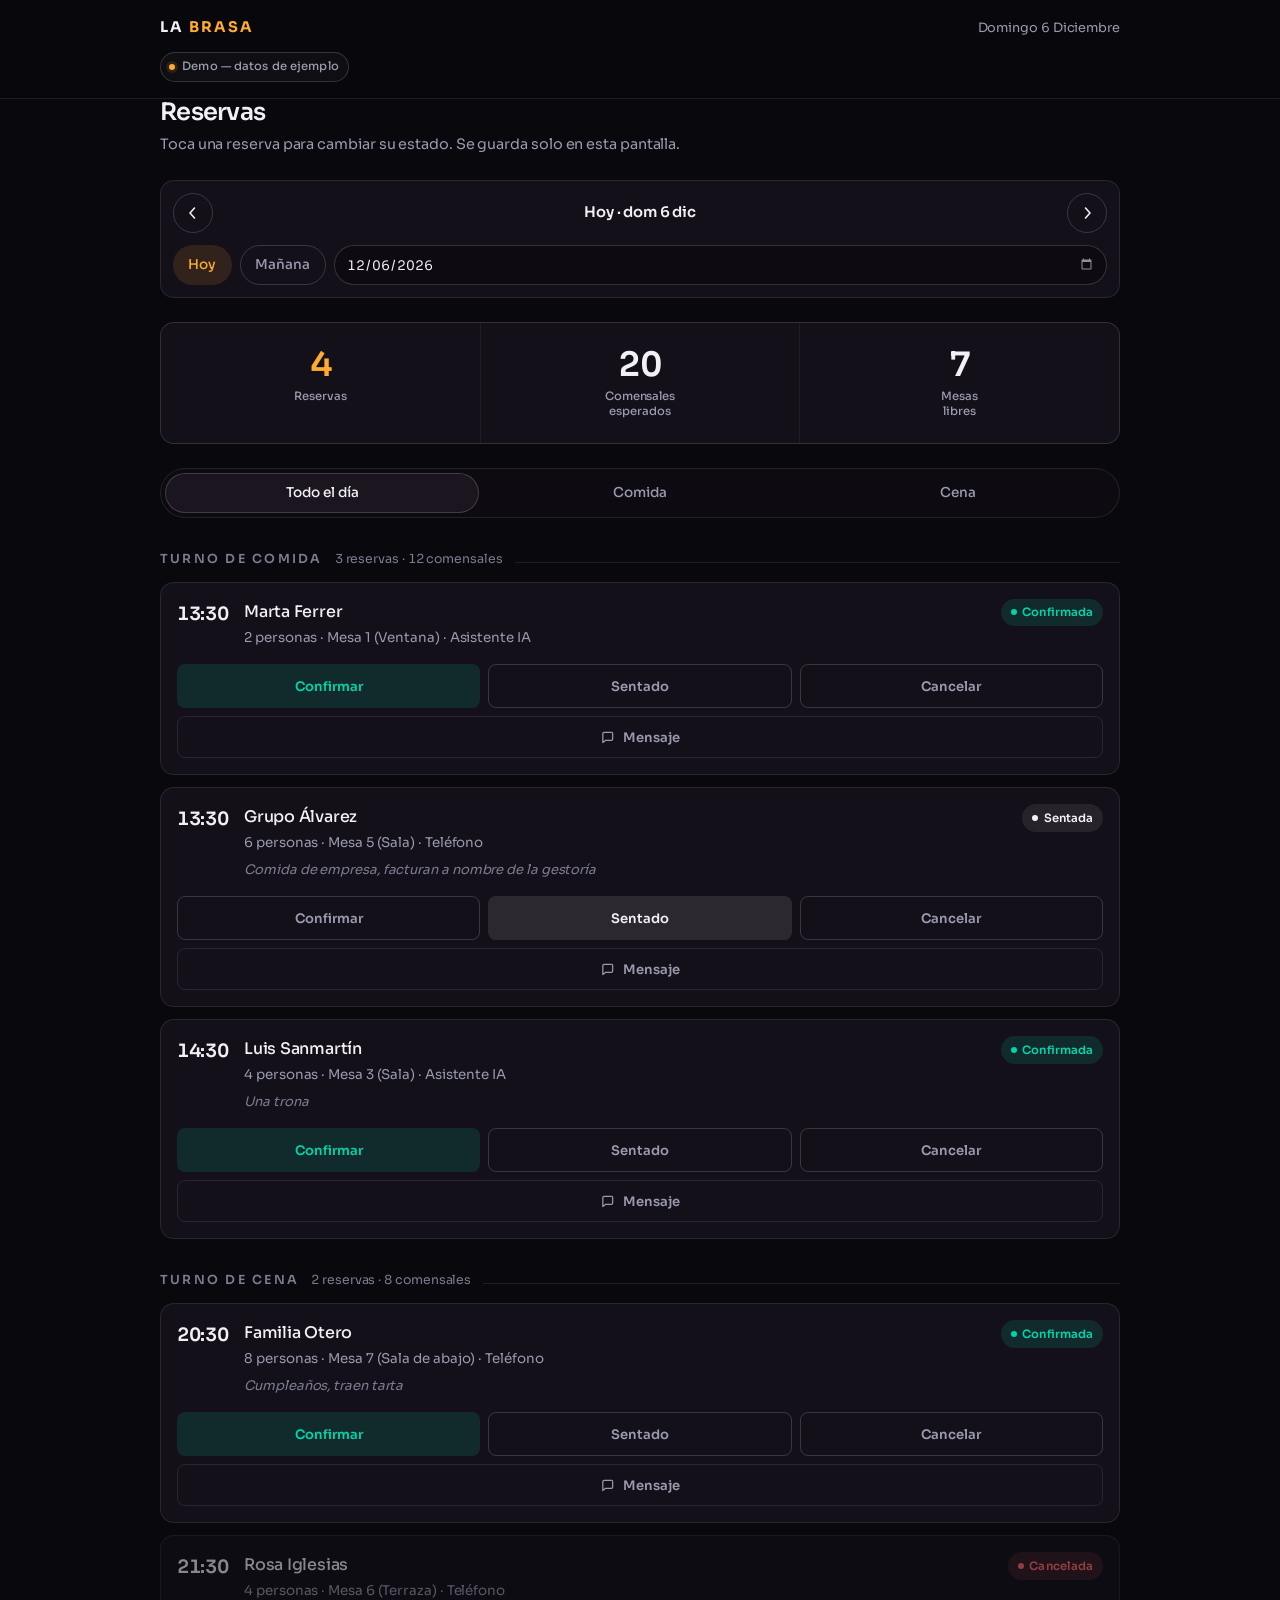
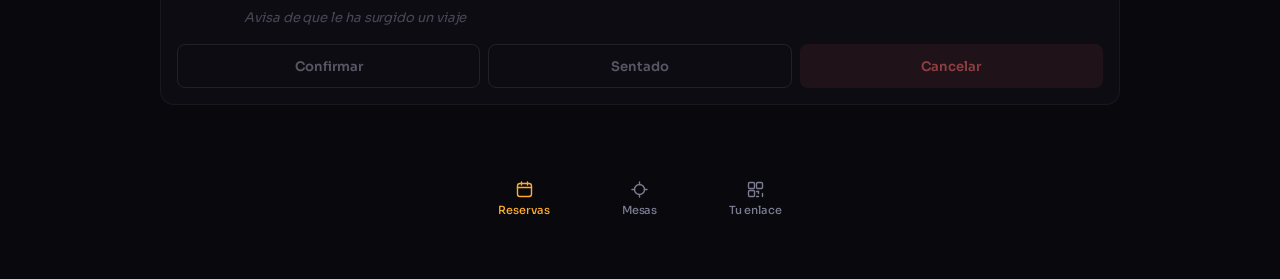
==== commit 52143dd9: "fix: quita "de hoy" del panel (el selector ya marca el día) Co-Authored-By: Claude Opus 5 (1M contex" ====
--- a/panel.html
+++ b/panel.html
@@ -31,7 +31,7 @@
 
   <!-- Reservas ---------------------------------------------------------- -->
   <section class="view" id="v-reservas" aria-labelledby="t-reservas">
-    <h1 id="t-reservas">Reservas de hoy</h1>
+    <h1 id="t-reservas">Reservas</h1>
     <p class="view__lead">Toca una reserva para cambiar su estado. Se guarda solo en esta pantalla.</p>
 
     <div class="dias" role="group" aria-label="Día del cuadro de reservas">
@@ -59,7 +59,7 @@
     <div class="kpis">
       <div class="kpi">
         <span class="kpi__n" id="kpiReservas">0</span>
-        <span class="kpi__l">Reservas<br>hoy</span>
+        <span class="kpi__l">Reservas</span>
       </div>
       <div class="kpi">
         <span class="kpi__n" id="kpiComensales">0</span>
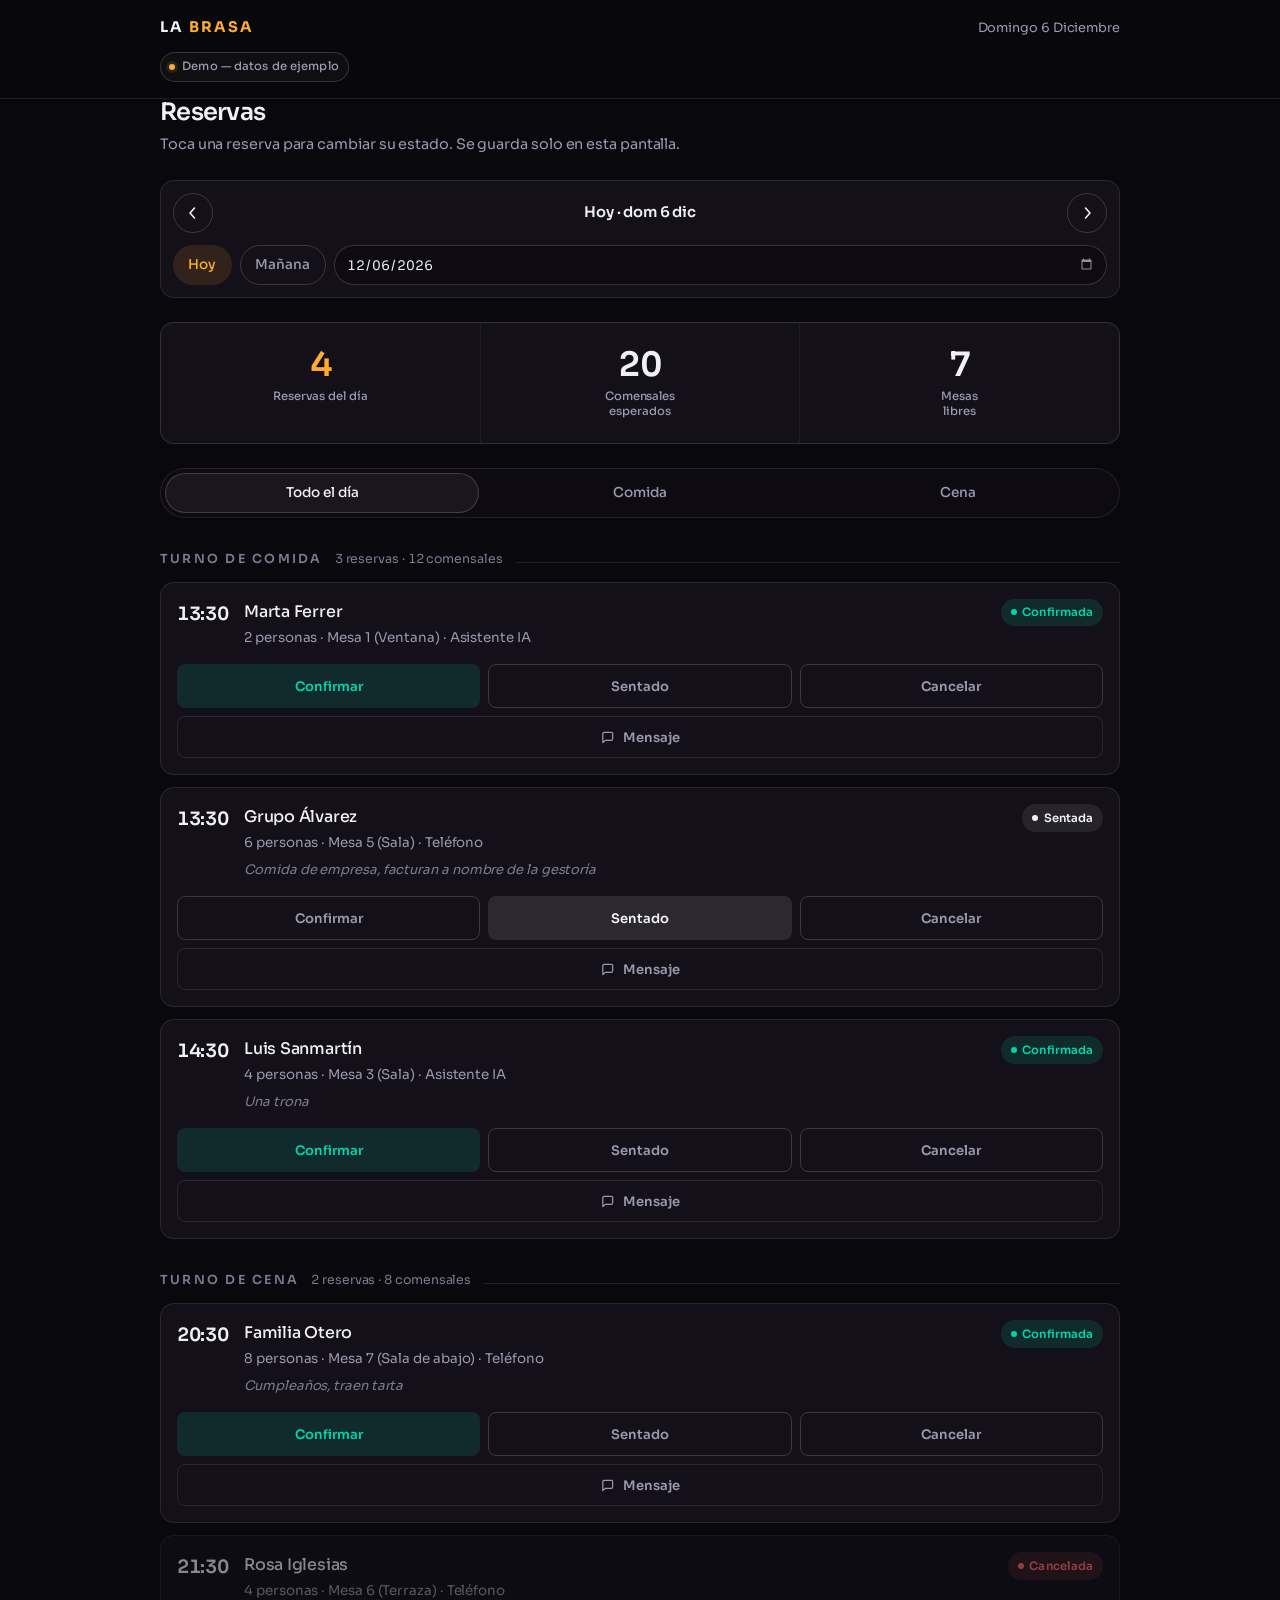
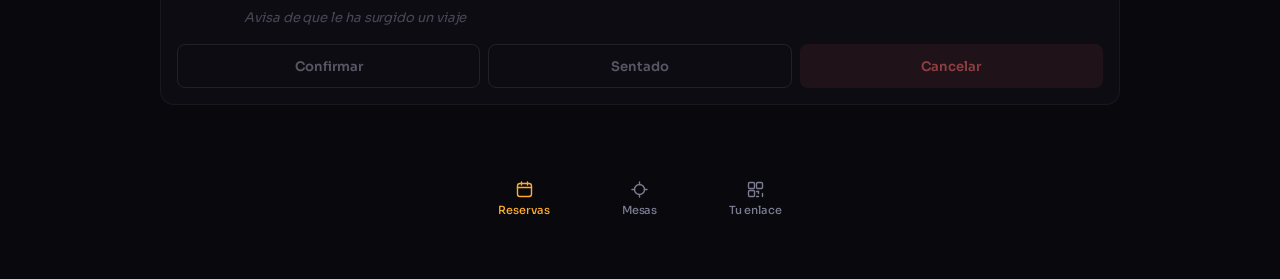
==== commit 146609f1: "fix: rotulo KPI reservas del dia + alineado - El primer KPI pasa de "Reservas" a "Reservas del día"." ====
--- a/panel.html
+++ b/panel.html
@@ -59,7 +59,7 @@
     <div class="kpis">
       <div class="kpi">
         <span class="kpi__n" id="kpiReservas">0</span>
-        <span class="kpi__l">Reservas</span>
+        <span class="kpi__l">Reservas del día</span>
       </div>
       <div class="kpi">
         <span class="kpi__n" id="kpiComensales">0</span>
--- a/assets/css/panel.css
+++ b/assets/css/panel.css
@@ -80,6 +80,7 @@
 
 .kpi__l {
   display: block;
+  min-height: 2.6em;          /* dos líneas: cuadra el rótulo de una con los de dos */
   margin-top: .3rem;
   color: var(--muted);
   font-size: .72rem;
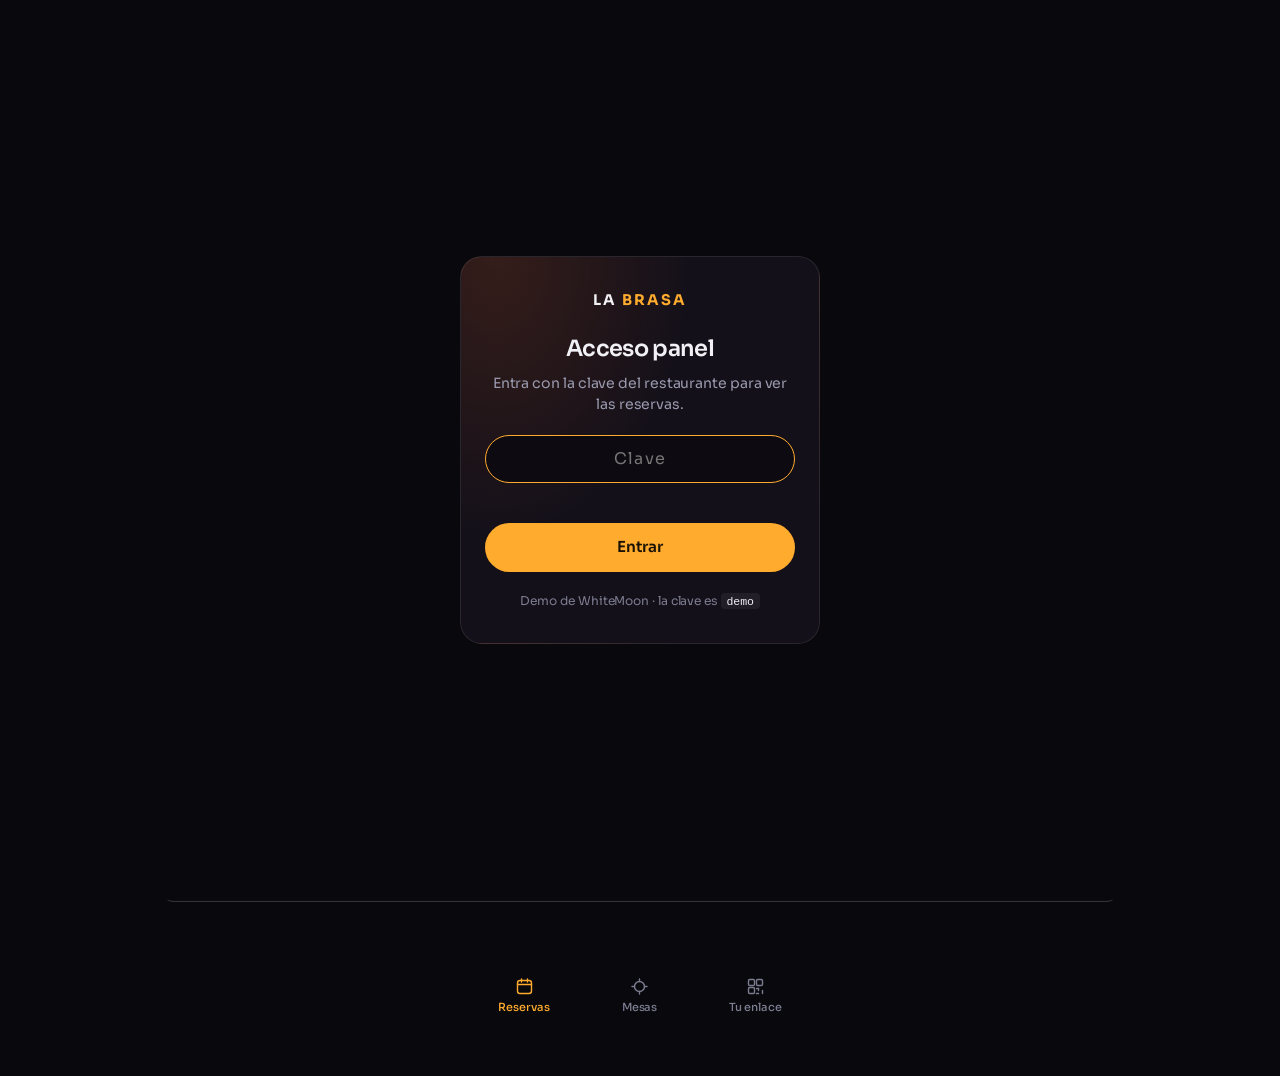
==== commit e5260215: "feat: panel conectado a reservas-mt (datos reales + login demo) El panel deja de inventarse las rese" ====
--- a/panel.html
+++ b/panel.html
@@ -23,7 +23,7 @@
       <span class="p-head__mark">La <em>Brasa</em></span>
       <span class="p-head__date tnum" id="hoyFecha"></span>
     </div>
-    <span class="demo-tag">Demo — datos de ejemplo</span>
+    <span class="demo-tag">Demo · datos reales</span>
   </div>
 </header>
 
@@ -32,7 +32,7 @@
   <!-- Reservas ---------------------------------------------------------- -->
   <section class="view" id="v-reservas" aria-labelledby="t-reservas">
     <h1 id="t-reservas">Reservas</h1>
-    <p class="view__lead">Toca una reserva para cambiar su estado. Se guarda solo en esta pantalla.</p>
+    <p class="view__lead">Toca una reserva para cambiar su estado. Se guarda en el restaurante.</p>
 
     <div class="dias" role="group" aria-label="Día del cuadro de reservas">
       <div class="dias__nav">
@@ -78,6 +78,45 @@
     </div>
 
     <div id="listaReservas"></div>
+
+    <button class="add-toggle" type="button" id="altaToggle" aria-expanded="false" aria-controls="altaForm">
+      <svg width="15" height="15" viewBox="0 0 15 15" fill="none" aria-hidden="true">
+        <path d="M7.5 2v11M2 7.5h11" stroke="currentColor" stroke-width="1.6" stroke-linecap="round"/>
+      </svg>
+      Añadir reserva
+    </button>
+
+    <form class="mesa-form" id="altaForm" hidden>
+      <div class="mesa-form__grid">
+        <div class="field">
+          <label for="altaTurno">Turno</label>
+          <select id="altaTurno">
+            <option value="comida">Comida</option>
+            <option value="cena">Cena</option>
+          </select>
+        </div>
+        <div class="field">
+          <label for="altaHora">Hora</label>
+          <input id="altaHora" type="time" value="13:30" step="900">
+        </div>
+        <div class="field">
+          <label for="altaPersonas">Personas</label>
+          <input id="altaPersonas" type="number" min="1" max="30" step="1" value="2" inputmode="numeric">
+        </div>
+        <div class="field">
+          <label for="altaTelefono">Teléfono</label>
+          <input id="altaTelefono" type="tel" inputmode="tel" placeholder="600 00 00 00">
+        </div>
+      </div>
+      <div class="field">
+        <label for="altaNombre">Nombre</label>
+        <input id="altaNombre" type="text" placeholder="A nombre de…" autocomplete="off">
+      </div>
+      <div class="mesa-form__row">
+        <button class="btn btn--ember" type="submit">Guardar reserva</button>
+        <button class="btn btn--ghost" type="button" id="altaCancelar">Cancelar</button>
+      </div>
+    </form>
   </section>
 
   <!-- Mesas -------------------------------------------------------------- -->
@@ -227,6 +266,23 @@
   <p class="cartel__pie">Demo de WhiteMoon · restaurante ficticio</p>
 </section>
 
+<section class="acceso" id="acceso" role="dialog" aria-modal="true" aria-labelledby="accesoTitulo" hidden>
+  <form class="acceso__caja" id="accesoForm">
+    <span class="p-head__mark">La <em>Brasa</em></span>
+    <h2 class="acceso__titulo" id="accesoTitulo">Acceso panel</h2>
+    <p class="acceso__lead">Entra con la clave del restaurante para ver las reservas.</p>
+
+    <label class="sr-only" for="accesoClave">Clave del panel</label>
+    <input class="acceso__clave" id="accesoClave" type="password" autocomplete="current-password"
+           placeholder="Clave" autocapitalize="off" spellcheck="false">
+
+    <p class="acceso__error" id="accesoError" role="status" aria-live="polite"></p>
+
+    <button class="btn btn--ember" type="submit">Entrar</button>
+    <p class="acceso__nota">Demo de WhiteMoon · la clave es <code>demo</code></p>
+  </form>
+</section>
+
 <div class="toast" id="toast" role="status" aria-live="polite"></div>
 
 <script src="assets/js/qr.js"></script>
--- a/assets/css/panel.css
+++ b/assets/css/panel.css
@@ -319,6 +319,8 @@
 .badge--pendiente  { background: var(--ember-soft); color: var(--ember); }
 .badge--confirmada { background: var(--ok-soft);    color: var(--ok); }
 .badge--sentada    { background: rgba(255,255,255,.08); color: var(--text); }
+.badge--completada { background: var(--ok-soft);    color: var(--ok); }
+.badge--no_show    { background: var(--danger-soft); color: var(--danger); }
 .badge--cancelada  { background: var(--danger-soft); color: var(--danger); }
 
 .res__acciones {
@@ -857,6 +859,80 @@
   .sheet__foot #btnWa { grid-column: auto; }
 }
 
+/* Acceso al panel -------------------------------------------------------- */
+
+.acceso {
+  position: fixed;
+  inset: 0;
+  z-index: var(--z-toast);
+  display: grid;
+  place-items: center;
+  padding: var(--s5);
+  background: var(--bg);
+}
+
+.acceso[hidden] { display: none; }
+
+.acceso__caja {
+  display: grid;
+  gap: var(--s3);
+  width: min(100%, 360px);
+  padding: var(--s6) var(--s5);
+  border: 1px solid var(--line);
+  border-radius: var(--r-lg);
+  background:
+    radial-gradient(90% 120% at 10% 0%, rgba(255, 111, 31, .14), transparent 60%),
+    var(--surface);
+  text-align: center;
+}
+
+.acceso__titulo {
+  margin-top: var(--s3);
+  font-size: 1.4rem;
+}
+
+.acceso__lead {
+  color: var(--muted);
+  font-size: .88rem;
+  line-height: 1.5;
+}
+
+.acceso__clave {
+  width: 100%;
+  min-height: 48px;
+  margin-top: var(--s2);
+  padding: .6rem 1rem;
+  border: 1px solid var(--line-strong);
+  border-radius: var(--r-pill);
+  background: var(--bg-2);
+  color: var(--text);
+  font-size: 1rem;
+  text-align: center;
+  letter-spacing: .08em;
+}
+
+.acceso__clave:focus { outline: none; border-color: var(--ember); }
+
+.acceso__error {
+  min-height: 1.2em;
+  color: var(--ember);
+  font-size: .82rem;
+}
+
+.acceso__nota {
+  margin-top: var(--s2);
+  color: var(--muted-2);
+  font-size: .76rem;
+}
+
+.acceso__nota code {
+  padding: .1rem .35rem;
+  border-radius: 4px;
+  background: rgba(255, 255, 255, .06);
+  color: var(--text);
+  font-size: .95em;
+}
+
 /* Aviso flotante --------------------------------------------------------- */
 
 .toast {
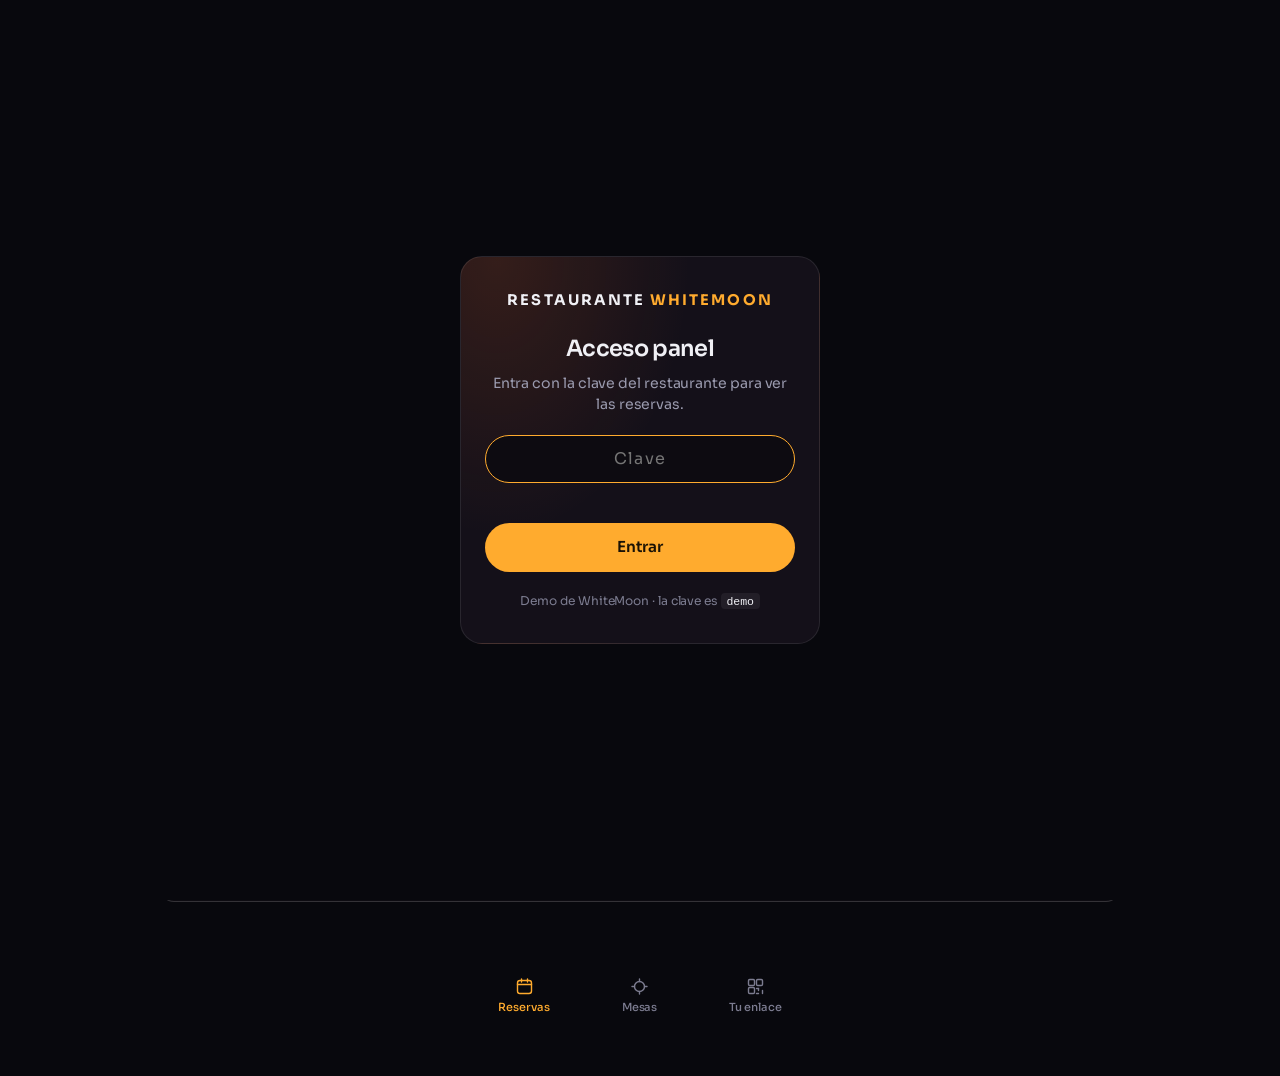
==== commit 097ada3d: "feat: rebrand a Restaurante WhiteMoon, paleta clara y fotos en la web pública La demo pasa a llamars" ====
--- a/panel.html
+++ b/panel.html
@@ -3,7 +3,7 @@
 <head>
 <meta charset="utf-8">
 <meta name="viewport" content="width=device-width, initial-scale=1, viewport-fit=cover">
-<title>Panel · Restaurante La Brasa (demo WhiteMoon)</title>
+<title>Panel · Restaurante WhiteMoon (demo WhiteMoon)</title>
 <meta name="description" content="Panel del dueño de un restaurante: reservas del día por turnos y gestión de mesas. Demo de WhiteMoon con datos de ejemplo.">
 <meta name="robots" content="noindex, nofollow">
 <meta name="theme-color" content="#08080d">
@@ -20,7 +20,9 @@
 <header class="p-head">
   <div class="p-wrap">
     <div class="p-head__row">
-      <span class="p-head__mark">La <em>Brasa</em></span>
+      <span class="p-head__mark">Restaurante <em>WhiteMoon</em></span>
+      <label class="sr-only" for="sedeSel">Sede</label>
+      <select class="p-head__sede" id="sedeSel" hidden></select>
       <span class="p-head__date tnum" id="hoyFecha"></span>
     </div>
     <span class="demo-tag">Demo · datos reales</span>
@@ -258,7 +260,7 @@
 <!-- Cartel imprimible: oculto en pantalla, es lo único que sale al imprimir -->
 
 <section class="cartel" id="cartel">
-  <p class="cartel__marca">Restaurante La Brasa</p>
+  <p class="cartel__marca">Restaurante WhiteMoon</p>
   <h2 class="cartel__titular">Reserva tu mesa</h2>
   <p class="cartel__sub">Escanea y reserva en segundos</p>
   <div class="cartel__qr" id="cartelQr"></div>
@@ -268,7 +270,7 @@
 
 <section class="acceso" id="acceso" role="dialog" aria-modal="true" aria-labelledby="accesoTitulo" hidden>
   <form class="acceso__caja" id="accesoForm">
-    <span class="p-head__mark">La <em>Brasa</em></span>
+    <span class="p-head__mark">Restaurante <em>WhiteMoon</em></span>
     <h2 class="acceso__titulo" id="accesoTitulo">Acceso panel</h2>
     <p class="acceso__lead">Entra con la clave del restaurante para ver las reservas.</p>
 
--- a/assets/css/base.css
+++ b/assets/css/base.css
@@ -1,5 +1,5 @@
 /* ==========================================================================
-   La Brasa · DEMO WhiteMoon — tokens y base compartida
+   Restaurante WhiteMoon · DEMO WhiteMoon — tokens y base compartida
    ========================================================================== */
 
 :root {
--- a/assets/css/panel.css
+++ b/assets/css/panel.css
@@ -1,5 +1,5 @@
 /* ==========================================================================
-   La Brasa · panel del dueño (mobile-first)
+   Restaurante WhiteMoon · panel del dueño (mobile-first)
    ========================================================================== */
 
 body {
@@ -27,7 +27,9 @@
 .p-head__row {
   display: flex;
   align-items: center;
+  flex-wrap: wrap;
   gap: var(--s3);
+  row-gap: var(--s2);
 }
 
 .p-head__mark {
@@ -38,6 +40,38 @@
 }
 
 .p-head__mark em { font-style: normal; color: var(--ember); }
+
+/* Selector de sede: solo aparece en marcas con más de un restaurante.
+   La flecha va de fondo porque appearance:none se lleva la nativa. */
+.p-head__sede {
+  flex: 0 1 auto;
+  min-width: 0;
+  max-width: 42vw;
+  min-height: 40px;
+  padding: .4rem 1.9rem .4rem .7rem;
+  border: 1px solid var(--line-strong);
+  border-radius: 10px;
+  background-color: rgba(255, 255, 255, .04);
+  background-image: url("data:image/svg+xml,%3Csvg xmlns='http://www.w3.org/2000/svg' width='10' height='6' viewBox='0 0 10 6' fill='none'%3E%3Cpath d='M1 1l4 4 4-4' stroke='%239a9aae' stroke-width='1.6' stroke-linecap='round' stroke-linejoin='round'/%3E%3C/svg%3E");
+  background-repeat: no-repeat;
+  background-position: right .65rem center;
+  color: var(--text);
+  font-size: .82rem;
+  font-weight: 500;
+  text-overflow: ellipsis;
+  appearance: none;
+  -webkit-appearance: none;
+  transition: border-color var(--fast) var(--ease-out);
+}
+
+.p-head__sede:hover { border-color: var(--ember); }
+.p-head__sede:focus { outline: none; border-color: var(--ember); }
+
+/* El desplegable nativo no hereda el tema oscuro en Windows ni en Android */
+.p-head__sede option {
+  background: var(--surface);
+  color: var(--text);
+}
 
 .p-head__date {
   margin-left: auto;
